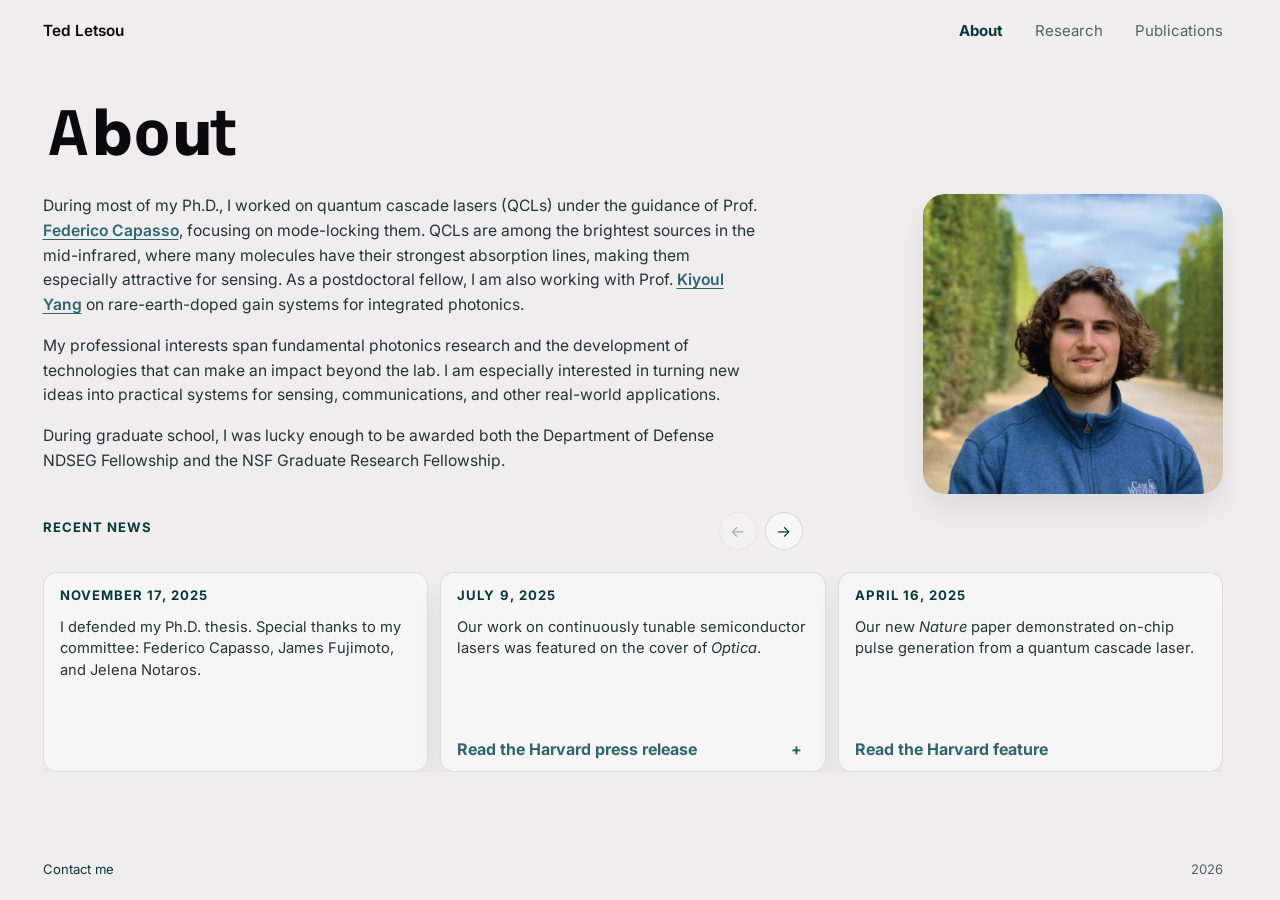
==== about.html @ 12330df0 "Add files via upload" ====
<!DOCTYPE html>
<html lang="en">

<head>
  <meta charset="UTF-8" />
  <meta name="viewport" content="width=device-width, initial-scale=1.0" />
  <title>Ted Letsou | About</title>
  <link rel="icon" type="image/svg+xml" href="./assets/favicon.svg" />
  <meta name="description"
    content="Background and recent news for Ted Letsou, a postdoctoral fellow working in optics and photonics." />
  <link rel="preconnect" href="https://fonts.googleapis.com" />
  <link rel="preconnect" href="https://fonts.gstatic.com" crossorigin />
  <link href="https://fonts.googleapis.com/css2?family=Inter:wght@300;400;500;600;700;800&display=swap"
    rel="stylesheet" />
  <link
    href="https://fonts.googleapis.com/css2?family=Archivo:wght@600;700;800&family=IBM+Plex+Sans:wght@600;700&family=Manrope:wght@700;800&family=Space+Grotesk:wght@600;700&display=swap"
    rel="stylesheet" />
    <link rel="stylesheet" href="./styles.css?v=20260424e" />
</head>

<body class="content-page-body">
  <div class="page-shell">
    <header class="site-header">
      <div class="site-header__inner">
        <a class="brand" href="./index.html">Ted Letsou</a>

        <nav class="site-nav" aria-label="Primary">
          <span class="site-nav__static">About</span>
          <a href="./research.html">Research</a>
          <a href="./publications.html">Publications</a>
        </nav>
      </div>
    </header>

    <main class="content-page">
      <section class="content-page__header content-page__header--compact">
        <h1 class="page-title js-font-scramble">
          <span class="page-title__line">About</span>
        </h1>
      </section>

      <section class="about-intro">
        <div class="about-intro__copy">
          <p class="content-page__lead content-page__lead--wide">
            During most of my Ph.D., I worked on quantum cascade lasers (QCLs)
            under the guidance of Prof.
            <a href="https://capasso.seas.harvard.edu/" target="_blank" rel="noreferrer">Federico Capasso</a>,
            focusing on mode-locking them. QCLs are among the brightest sources in the mid-infrared, where many
            molecules have their strongest absorption lines, making them especially attractive for sensing. As a
            postdoctoral fellow, I am also working with Prof.
            <a href="https://sites.google.com/g.harvard.edu/y-lab" target="_blank" rel="noreferrer">Kiyoul Yang</a>
            on rare-earth-doped gain systems for integrated photonics.
          </p>
          <p class="content-page__lead content-page__lead--wide">
            My professional interests span fundamental photonics research and the development of technologies that can
            make an impact beyond the lab. I am especially interested in turning new ideas into practical systems for
            sensing, communications, and other real-world applications.
          </p>
          <p class="content-page__lead content-page__lead--wide">
            During graduate school, I was lucky enough to be awarded both the Department of Defense NDSEG Fellowship and
            the NSF Graduate Research Fellowship.
          </p>
        </div>

        <div class="about-intro__visual">
          <img class="about-intro__image" src="./assets/pic.png" alt="Headshot of Ted Letsou" />
        </div>
      </section>

      <section class="content-page__header content-page__header--compact news-carousel__header">
        <p class="content-page__eyebrow">Recent News</p>
        <div class="news-carousel__controls" aria-label="News navigation">
          <button class="news-carousel__button js-news-carousel-prev" type="button" aria-label="Previous news item">
            &#8592;
          </button>
          <button class="news-carousel__button js-news-carousel-next" type="button" aria-label="Next news item">
            &#8594;
          </button>
        </div>
      </section>

      <section class="news-carousel" aria-label="Recent news">
        <div class="news-carousel__viewport">
          <div class="news-carousel__track js-news-carousel-track">
            <article class="news-strip news-strip--page news-carousel__item">
              <p class="news-strip__label">November 17, 2025</p>
              <p class="news-strip__text">
                I defended my Ph.D. thesis. Special thanks to my committee: Federico Capasso, James
                Fujimoto, and Jelena Notaros.
              </p>
            </article>

            <article
              class="news-strip news-strip--page news-carousel__item news-card news-card--interactive js-news-card">
              <button class="news-card__surface js-news-surface" type="button" aria-expanded="false">
                <p class="news-strip__label">July 9, 2025</p>
                <p class="news-strip__text">
                  Our work on continuously tunable semiconductor lasers was featured on the cover of
                  <em>Optica</em>.
                </p>
              </button>
              <div class="news-card__details js-news-details" hidden>
                <img class="news-card__cover" src="./assets/cover.png"
                  alt="Optica cover featuring continuously tunable semiconductor lasers" loading="lazy" />
              </div>
              <div class="news-card__footer">
                <a class="news-strip__link news-card__link" href="https://seas.harvard.edu/news/tunable-laser-light"
                  target="_blank" rel="noreferrer">
                  Read the Harvard press release
                </a>
                <button class="news-card__toggle js-news-toggle" type="button"
                  aria-expanded="false">
                  +
                </button>
              </div>
            </article>

            <article class="news-strip news-strip--page news-carousel__item">
              <p class="news-strip__label">April 16, 2025</p>
              <p class="news-strip__text">
                Our new <em>Nature</em> paper demonstrated on-chip pulse generation from a quantum
                cascade laser.
              </p>
              <a class="news-strip__link" href="https://seas.harvard.edu/news/compact-mid-infrared-pulse-generator"
                target="_blank" rel="noreferrer">
                Read the Harvard feature
              </a>
            </article>

            <article class="news-strip news-strip--page news-carousel__item">
              <p class="news-strip__label">January 31, 2025</p>
              <p class="news-strip__text">
                Our recent work on coupled semiconductor ring lasers was highlighted alongside the
                editor&apos;s choice paper.
              </p>
              <a class="news-strip__link"
                href="https://phys.org/news/2025-01-coupled-semiconductor-lasers-generate-optical.html" target="_blank"
                rel="noreferrer">
                Read the article
              </a>
            </article>
          </div>
        </div>
      </section>
    </main>

    <footer class="site-footer">
      <a href="mailto:ted@letsou.net">Contact me</a>
      <p>2026</p>
    </footer>
  </div>

    <script src="./script.js?v=20260424e"></script>
</body>

</html>
---- styles.css ----
:root {
  --onyx: #0a090c;
  --platinum: #f0edee;
  --dark-teal: #07393c;
  --stormy-teal: #2c666e;
  --frosted-blue: #90ddf0;
  --panel: rgba(255, 255, 255, 0.78);
  --line: rgba(10, 9, 12, 0.1);
  --text: #0a090c;
  --muted: #516367;
  --shadow: 0 20px 40px rgba(7, 57, 60, 0.08);
  --radius: 10px;
  --max-width: 1180px;
}

* {
  box-sizing: border-box;
}

html {
  height: 100%;
  scroll-behavior: smooth;
  scrollbar-gutter: stable;
}

body {
  margin: 0;
  min-height: 100vh;
  font-family: "Inter", sans-serif;
  color: var(--text);
  background: var(--platinum);
}

body.landing-page {
  overflow: hidden;
}

body.content-page-body {
  overflow-x: hidden;
  overflow-y: scroll;
}

a {
  color: inherit;
  text-decoration: none;
}

.intro {
  position: fixed;
  inset: 0;
  z-index: 100;
  display: grid;
  place-items: center;
  background: var(--platinum);
  overflow: hidden;
  pointer-events: none;
  animation: introFade 1.7s ease forwards;
}

.intro__name {
  display: flex;
  gap: 0.08em;
  font-size: clamp(3rem, 9vw, 6.2rem);
  font-weight: 700;
  letter-spacing: -0.08em;
  color: var(--onyx);
  animation: introNameFade 1.15s ease forwards;
}

.intro__name span {
  display: inline-block;
  opacity: 0;
  transform: translateY(18px);
  animation: letterBounceIn 0.55s cubic-bezier(0.22, 0.9, 0.3, 1.18) forwards;
}

.intro__name span:nth-child(1) {
  animation-delay: 0.05s;
}

.intro__name span:nth-child(2) {
  animation-delay: 0.15s;
}

.intro__name span:nth-child(3) {
  animation-delay: 0.25s;
}

.page-shell {
  min-height: 100vh;
  display: grid;
  grid-template-rows: auto 1fr auto;
  opacity: 0;
  animation: pageIn 0.85s ease 0.45s forwards;
  position: relative;
  z-index: 1;
}

.site-header {
  background: transparent;
}

.site-header__inner {
  width: min(100% - 40px, var(--max-width));
  min-height: 60px;
  margin: 0 auto;
  display: flex;
  align-items: center;
  justify-content: space-between;
  gap: 24px;
}

.brand {
  font-size: 0.96rem;
  font-weight: 600;
}

.site-nav {
  display: flex;
  align-items: center;
  gap: 32px;
}

.site-nav a {
  font-size: 0.94rem;
  color: var(--muted);
}

.site-nav__static {
  font-size: 0.94rem;
  color: var(--dark-teal);
  font-weight: 700;
  letter-spacing: -0.01em;
  cursor: default;
}

.site-nav a:hover {
  color: var(--onyx);
}

.hero-wrap {
  width: min(100% - 40px, var(--max-width));
  margin: 0 auto;
  min-height: 0;
  display: grid;
  grid-template-rows: 1fr auto;
}

.hero {
  min-height: 0;
  display: grid;
  grid-template-columns: 1.12fr 0.88fr;
  align-items: center;
  gap: 8px;
  padding: 0;
}

.hero__copy {
  max-width: 580px;
  transform: translate(42px, -64px);
}

.hero h1 {
  margin: 0 0 14px;
  font-size: clamp(2.85rem, 6.2vw, 4.7rem);
  line-height: 0.95;
  letter-spacing: -0.08em;
}

.hero__title-line {
  display: block;
}

.js-font-scramble,
.js-hero-font-scramble {
  display: inline-block;
}

.page-title {
  margin: 0 0 14px;
  font-size: clamp(2rem, 3.4vw, 2.85rem);
  line-height: 0.94;
  letter-spacing: -0.06em;
  font-weight: 800;
}

.page-title__line {
  display: block;
}

.hero-scramble-char {
  display: inline-block;
  text-align: center;
  white-space: pre;
  transition: font-family 0.12s ease, transform 0.12s ease;
}

.hero__lead {
  margin: 0;
  max-width: 30ch;
  font-size: clamp(1.04rem, 1.42vw, 1.24rem);
  line-height: 1.4;
  color: #243436;
}

.hero__links {
  display: flex;
  align-items: center;
  gap: 24px;
  flex-wrap: wrap;
  margin-top: 22px;
}

.hero__links a {
  color: var(--stormy-teal);
  font-weight: 600;
  letter-spacing: -0.01em;
  transition: color 0.2s ease, opacity 0.2s ease;
}

.hero__links a:hover {
  color: var(--dark-teal);
}

.hero__stats {
  display: flex;
  align-items: flex-start;
  gap: 44px;
  flex-wrap: wrap;
  margin-top: 24px;
}

.hero__stats div {
  display: grid;
  align-content: start;
  gap: 4px;
}

.hero__stats strong {
  font-size: 1.66rem;
  line-height: 1;
  letter-spacing: -0.05em;
}

.hero__stats span {
  color: var(--muted);
  font-size: 0.84rem;
}

.hero__visual {
  position: relative;
  display: grid;
  place-items: center;
  min-height: 392px;
  align-self: center;
  padding-top: 0;
}

.portrait-ring {
  width: min(100%, 500px);
  display: block;
  justify-self: end;
  overflow: hidden;
  border-radius: 28px;
  transform: translate(-42px, 12px);
}

.portrait-image {
  width: 100%;
  height: auto;
  border-radius: 0;
  display: block;
  background: transparent;
  box-shadow: none;
  transform: none;
}

.site-footer {
  width: min(100% - 40px, var(--max-width));
  margin: 0 auto;
  padding: 6px 0 10px;
  display: flex;
  align-items: baseline;
  justify-content: space-between;
  gap: 20px;
  color: var(--muted);
  font-size: 0.82rem;
  background: transparent;
}

.site-footer a {
  color: var(--dark-teal);
}

.news-strip {
  display: grid;
  grid-template-columns: 1fr;
  align-items: start;
  gap: 8px;
  width: min(100%, 430px);
  margin: -154px 0 9px;
  padding: 10px 16px;
  border: 1px solid rgba(7, 57, 60, 0.12);
  border-radius: 14px;
  background: rgba(255, 255, 255, 0.48);
  box-shadow: 0 14px 28px rgba(7, 57, 60, 0.06);
  align-self: start;
}

.news-strip--featured {
  position: relative;
  isolation: isolate;
}

.news-strip--featured::before {
  content: "";
  position: absolute;
  inset: -18px;
  z-index: -1;
  border-radius: 28px;
  background:
    radial-gradient(circle at 22% 35%, rgba(144, 221, 240, 0.75) 0%, rgba(144, 221, 240, 0.24) 26%, transparent 54%),
    radial-gradient(circle at 78% 62%, rgba(44, 102, 110, 0.42) 0%, rgba(44, 102, 110, 0.14) 30%, transparent 58%);
  filter: blur(18px);
  opacity: 0.72;
  animation: newsGlow 3.6s ease-in-out infinite;
}

.news-strip--landing {
  margin: -208px 0 32px 42px;
}

.news-strip--page {
  display: flex;
  flex-direction: column;
  width: 100%;
  margin: 0;
  min-height: 100%;
  min-block-size: 200px;
  padding: 14px 16px 12px;
  gap: 0;
}

.news-strip--page>.news-strip__label {
  margin-bottom: 14px;
}

.news-strip--page>.news-strip__text {
  flex: 1 1 auto;
}

.news-strip--page>.news-strip__link {
  margin-top: auto;
}

.news-strip__label {
  margin: 0;
  color: var(--dark-teal);
  font-size: 0.82rem;
  font-weight: 700;
  letter-spacing: 0.08em;
  text-transform: uppercase;
}

.news-strip__text {
  margin: 0;
  color: #243436;
  font-size: 0.92rem;
  line-height: 1.45;
}

.news-strip__link {
  color: var(--stormy-teal);
  font-weight: 700;
  justify-self: start;
  white-space: nowrap;
}

.news-strip__link:hover {
  color: var(--dark-teal);
}

.content-page {
  width: min(100% - 40px, var(--max-width));
  margin: 0 auto;
  min-height: 0;
  display: block;
  padding: 40px 0 10px;
}

.content-page>*+* {
  margin-top: 18px;
}

.content-page--feature {
  padding-top: 54px;
  position: relative;
}

.content-page__header {
  margin-bottom: 22px;
}

.content-page__header {
  max-width: 760px;
}

.content-page__eyebrow {
  margin: 0 0 8px;
  color: var(--dark-teal);
  font-size: 0.82rem;
  font-weight: 700;
  letter-spacing: 0.08em;
  text-transform: uppercase;
}

.content-page h1 {
  margin: 0 0 10px;
  font-size: clamp(2.5rem, 5vw, 4rem);
  line-height: 0.96;
  letter-spacing: -0.08em;
}

.content-page__lead {
  margin: 0;
  max-width: 66ch;
  color: #243436;
  font-size: 0.98rem;
  line-height: 1.58;
}

.content-page__lead--wide {
  max-width: 72ch;
}

.content-page__lead a {
  color: var(--stormy-teal);
  font-weight: 600;
  text-decoration: underline;
  text-decoration-thickness: 1px;
  text-underline-offset: 0.18em;
}

.research-header-grid {
  display: grid;
  grid-template-columns: 1fr;
  align-items: start;
  gap: 14px;
  margin-top: 12px;
}

.research-support-block {
  justify-self: start;
  max-width: 100%;
}

.research-header-grid>.content-page__lead--wide {
  max-width: 116ch;
}

.content-page--feature .content-page__header {
  max-width: 1080px;
}

.research-support-row {
  display: grid;
  grid-template-columns: minmax(0, 1fr) 188px;
  align-items: center;
  gap: 22px;
}

.research-support {
  max-width: none;
  margin: 0;
}

.research-support span {
  font-weight: 700;
}

.research-support-logo {
  width: 168px;
  height: auto;
  justify-self: end;
  display: block;
  border-radius: 12px;
  background: rgba(255, 255, 255, 0.88);
  padding: 6px;
  box-shadow: 0 10px 22px rgba(7, 57, 60, 0.08);
}

.about-intro {
  display: grid;
  grid-template-columns: minmax(0, 1.35fr) minmax(240px, 320px);
  align-items: start;
  gap: 28px;
}

.about-intro__copy {
  display: grid;
  gap: 16px;
}

.about-intro__visual {
  display: flex;
  justify-content: flex-end;
}

.about-intro__image {
  width: min(100%, 300px);
  aspect-ratio: 1 / 1;
  border-radius: 22px;
  object-fit: cover;
  object-position: 50% 18%;
  box-shadow: 0 16px 30px rgba(10, 9, 12, 0.08);
}

.publication-controls {
  display: flex;
  align-items: center;
  justify-content: space-between;
  gap: 18px 24px;
  flex-wrap: wrap;
}

.publication-controls__themes {
  display: flex;
  align-items: center;
  gap: 10px;
  flex-wrap: wrap;
}

.publication-filter,
.publication-year-select {
  border: 1px solid rgba(7, 57, 60, 0.16);
  border-radius: 10px;
  background: rgba(255, 255, 255, 0.56);
  color: #243436;
  font: inherit;
  transition: border-color 0.2s ease, color 0.2s ease, background-color 0.2s ease;
}

.publication-filter {
  padding: 9px 12px;
  font-size: 0.85rem;
  font-weight: 600;
  cursor: pointer;
}

.publication-filter:hover,
.publication-year-select:hover {
  border-color: rgba(7, 57, 60, 0.3);
}

.publication-filter.is-active {
  background: var(--dark-teal);
  border-color: var(--dark-teal);
  color: var(--platinum);
}

.publication-controls__year {
  display: flex;
  align-items: center;
  gap: 10px;
  color: var(--muted);
  font-size: 0.84rem;
  font-weight: 600;
}

.publication-year-select {
  min-width: 124px;
  padding: 9px 12px;
  cursor: pointer;
}

.publication-grid {
  display: grid;
  grid-template-columns: 1fr 1fr;
  gap: 14px;
  align-content: start;
  align-items: stretch;
}

.publication-grid--three {
  grid-template-columns: repeat(3, minmax(0, 1fr));
  gap: 12px;
}

.publication-card {
  display: grid;
  gap: 8px;
  padding: 16px 18px;
  border: 1px solid rgba(7, 57, 60, 0.12);
  border-radius: 14px;
  background: rgba(255, 255, 255, 0.5);
  box-shadow: 0 14px 28px rgba(7, 57, 60, 0.05);
}

.publication-card__meta {
  margin: 0;
  color: var(--dark-teal);
  font-size: 0.82rem;
  font-weight: 700;
  letter-spacing: 0.06em;
  text-transform: uppercase;
}

.publication-card h2 {
  margin: 0;
  font-size: 1.22rem;
  line-height: 1.2;
  letter-spacing: -0.03em;
}

.publication-card__authors,
.publication-card__blurb {
  margin: 0;
  color: #243436;
  font-size: 0.94rem;
  line-height: 1.45;
}

.publication-card--compact {
  align-content: start;
  gap: 10px;
  padding: 14px 14px 12px;
}

.publication-card--compact h2 {
  font-size: 1.02rem;
  line-height: 1.22;
}

.publication-card--compact .publication-card__authors {
  font-size: 0.84rem;
  line-height: 1.4;
  color: #5d7074;
}

.publication-card--interactive {
  display: flex;
  flex-direction: column;
  padding: 0;
  overflow: hidden;
  transition: transform 0.24s ease, box-shadow 0.24s ease, border-color 0.24s ease;
}

.publication-card--interactive:hover {
  transform: translateY(-2px);
  border-color: rgba(7, 57, 60, 0.2);
  box-shadow: 0 18px 34px rgba(7, 57, 60, 0.07);
}

.publication-card__surface {
  display: grid;
  gap: 10px;
  width: 100%;
  align-content: start;
  padding: 14px 14px 10px;
  border: 0;
  background: transparent;
  text-align: left;
  cursor: pointer;
  font: inherit;
}

.publication-card__details {
  display: grid;
  gap: 8px;
  max-height: 0;
  overflow: hidden;
  padding: 0 14px;
  opacity: 0;
  transition: max-height 0.34s ease, opacity 0.26s ease, padding-bottom 0.34s ease;
}

.publication-card__details p {
  margin: 0;
  line-height: 1.42;
}

.publication-card--interactive.is-open .publication-card__details {
  opacity: 1;
  max-height: 124px;
  padding-bottom: 12px;
}

.publication-card__abstract {
  color: #7a8c90;
  font-size: 0.74rem;
  line-height: 1.48;
}

.publication-card.is-hidden {
  display: none;
}

.publication-card__footer {
  display: flex;
  align-items: center;
  justify-content: space-between;
  gap: 12px;
  margin-top: auto;
  padding: 0 14px 12px;
}

.publication-card__link {
  color: var(--stormy-teal);
  font-weight: 700;
  font-size: 0.84rem;
}

.publication-card__link:hover {
  color: var(--dark-teal);
}

.publication-card__toggle {
  min-width: 24px;
  padding: 0;
  border: 0;
  background: transparent;
  color: var(--stormy-teal);
  font: inherit;
  font-size: 1rem;
  font-weight: 700;
  cursor: pointer;
}

.publication-card__toggle:hover {
  color: var(--dark-teal);
}

.section-title {
  margin: 0;
  font-size: 1.55rem;
  line-height: 1.05;
  letter-spacing: -0.05em;
}

.info-grid,
.news-grid {
  display: grid;
  gap: 12px;
}

.info-grid {
  grid-template-columns: repeat(3, minmax(0, 1fr));
}

.info-card {
  align-content: start;
  min-height: 210px;
}

.news-grid {
  grid-template-columns: repeat(3, minmax(0, 1fr));
}

.news-grid--two {
  grid-template-columns: repeat(2, minmax(0, 1fr));
}

.news-carousel {
  position: relative;
}

.news-carousel__header {
  display: flex;
  align-items: center;
  justify-content: space-between;
  gap: 16px;
}

.news-carousel__viewport {
  overflow: hidden;
}

.news-carousel__track {
  --news-carousel-gap: 12px;
  --news-carousel-columns: 3;
  display: grid;
  grid-auto-flow: column;
  grid-auto-columns: calc((100% - (var(--news-carousel-gap) * (var(--news-carousel-columns) - 1))) / var(--news-carousel-columns));
  gap: var(--news-carousel-gap);
  transition: transform 0.34s ease;
  will-change: transform;
}

.news-carousel__item {
  min-width: 0;
}

.news-carousel__controls {
  display: flex;
  align-items: center;
  gap: 8px;
}

.news-carousel__button {
  width: 38px;
  height: 38px;
  display: inline-flex;
  align-items: center;
  justify-content: center;
  border: 1px solid rgba(7, 57, 60, 0.16);
  border-radius: 999px;
  background: rgba(255, 255, 255, 0.56);
  color: var(--dark-teal);
  font: inherit;
  font-size: 1rem;
  cursor: pointer;
  transition: border-color 0.2s ease, background-color 0.2s ease, opacity 0.2s ease,
    transform 0.2s ease;
}

.news-carousel__button:hover:not(:disabled) {
  border-color: rgba(7, 57, 60, 0.28);
  background: rgba(255, 255, 255, 0.76);
  transform: translateY(-1px);
}

.news-carousel__button:disabled {
  opacity: 0.35;
  cursor: default;
}

.news-card--interactive {
  display: flex;
  flex-direction: column;
  padding: 0;
  overflow: hidden;
  transition: transform 0.24s ease, box-shadow 0.24s ease, border-color 0.24s ease;
}

.news-card__surface {
  display: grid;
  gap: 0;
  width: 100%;
  flex: 1 1 auto;
  align-content: start;
  padding: 14px 16px 0;
  border: 0;
  background: transparent;
  text-align: left;
  cursor: pointer;
  font: inherit;
}

.news-card__surface .news-strip__label {
  margin-bottom: 14px;
}

.news-card__surface .news-strip__text {
  margin-top: 0;
}

.news-card__details {
  display: grid;
  justify-items: center;
  max-height: 0;
  overflow: hidden;
  padding: 0 16px;
  opacity: 0;
  transition: max-height 0.34s ease, opacity 0.26s ease, padding-bottom 0.34s ease;
}

.news-card__cover {
  width: min(100%, 122px);
  display: block;
  border-radius: 16px;
  object-fit: cover;
  box-shadow: 0 14px 28px rgba(7, 57, 60, 0.12);
}

.news-card__footer {
  display: flex;
  justify-content: space-between;
  width: 100%;
  align-items: flex-end;
  gap: 12px;
  margin-top: auto;
  padding: 18px 16px 12px;
}

.news-card__link {
  flex: 1 1 auto;
}

.news-card__toggle {
  min-width: 24px;
  padding: 0;
  border: 0;
  background: transparent;
  color: var(--stormy-teal);
  font: inherit;
  font-size: 1rem;
  font-weight: 700;
  cursor: pointer;
  margin-left: auto;
  align-self: flex-end;
}

.news-card__toggle:hover {
  color: var(--dark-teal);
}

.news-card--interactive.is-open .news-card__details {
  opacity: 1;
  max-height: 180px;
  padding-bottom: 12px;
}

.feature-grid {
  display: grid;
  grid-template-columns: repeat(3, minmax(0, 1fr));
  gap: 12px;
  align-items: start;
  grid-auto-flow: row;
  margin-top: 18px;
}

.feature-card {
  display: flex;
  flex-direction: column;
  overflow: hidden;
  min-height: 0;
  transition: left 0.26s ease, top 0.26s ease, width 0.26s ease, height 0.26s ease,
    box-shadow 0.18s ease, border-color 0.18s ease, transform 0.18s ease, opacity 0.18s ease;
}

.feature-card:hover {
  transform: translateY(-2px);
  border-color: rgba(7, 57, 60, 0.2);
  box-shadow: 0 18px 34px rgba(7, 57, 60, 0.07);
}

.feature-card.is-open {
  min-height: 0;
}

.feature-card__surface {
  display: flex;
  flex-direction: column;
  width: 100%;
  padding: 0;
  border: 0;
  background: transparent;
  text-align: left;
  cursor: pointer;
  font: inherit;
  flex: 0 0 auto;
}

.feature-card__image {
  aspect-ratio: 1 / 1;
  height: auto;
  object-fit: cover;
  border-radius: 18px;
  display: block;
  flex: 0 0 auto;
  margin: 8px 8px 0;
  width: calc(100% - 16px);
}

.feature-card__video {
  background: #120f15;
}

.feature-card__header {
  display: grid;
  gap: 8px;
  padding: 14px 16px 14px;
  align-content: start;
  flex: 0 0 auto;
  width: 100%;
}

.feature-card__header h2 {
  display: inline-block;
  width: fit-content;
  max-width: 100%;
  position: relative;
  left: 50%;
  margin: 0;
  transform: translateX(-50%);
  transition: left 0.28s ease, transform 0.28s ease;
}

.feature-card.is-open .feature-card__header h2 {
  left: 0;
  transform: translateX(0);
}

.feature-card__details {
  display: grid;
  gap: 14px;
  max-height: 0;
  overflow: hidden;
  padding: 0 16px;
  opacity: 0;
  transition: max-height 0.3s ease, opacity 0.22s ease, padding-bottom 0.3s ease;
}

.feature-card.is-open .feature-card__details {
  max-height: 450px;
  opacity: 1;
  padding-bottom: 20px;
}

.feature-card.is-open .feature-card__image {
  aspect-ratio: auto;
  height: 394px;
  width: calc(100% - 20px);
  object-fit: cover;
  background: transparent;
}

.feature-card__text {
  margin: 0;
  max-width: none;
  color: #243436;
  font-size: 0.95rem;
  line-height: 1.58;
}

.feature-card__papers-label {
  margin: 2px 0 -2px;
  color: var(--dark-teal);
  font-size: 0.8rem;
  font-weight: 700;
  letter-spacing: 0.08em;
  text-transform: uppercase;
}

.feature-card__links {
  display: flex;
  flex-wrap: wrap;
  gap: 14px 22px;
}

.feature-card__links a {
  color: var(--stormy-teal);
  font-weight: 600;
}

.feature-card__links a:hover {
  color: var(--dark-teal);
}

.feature-grid--photos .feature-card.is-open .feature-card__image {
  height: 420px;
}

.feature-grid--photos .feature-card__details {
  gap: 12px;
}

.feature-grid--overlay {
  position: relative;
  min-height: 0;
  overflow: visible;
  z-index: 1;
}

.feature-grid--overlay.has-open {
  min-height: 416px;
}

.feature-grid--overlay .feature-card.is-open {
  grid-column: auto;
  position: absolute;
  z-index: 8;
  margin: 0;
  background: var(--platinum);
  opacity: 1;
  box-shadow: 0 20px 38px rgba(7, 57, 60, 0.1);
}

.feature-card-placeholder {
  visibility: hidden;
  pointer-events: none;
}

.feature-grid--overlay.has-open .feature-card:not(.is-open) {
  z-index: 1;
  opacity: 1;
}

::view-transition-group(root) {
  animation-duration: 220ms;
  animation-timing-function: ease;
}

::view-transition-old(root),
::view-transition-new(root) {
  animation-duration: 220ms;
  animation-timing-function: ease;
}

@keyframes introNameFade {
  0% {
    opacity: 1;
  }

  72% {
    opacity: 1;
  }

  100% {
    opacity: 0;
  }
}

@keyframes introFade {

  0%,
  72% {
    opacity: 1;
    visibility: visible;
  }

  100% {
    opacity: 0;
    visibility: hidden;
  }
}

@keyframes letterBounceIn {
  0% {
    opacity: 0;
    transform: translateY(18px);
  }

  62% {
    opacity: 1;
    transform: translateY(-6px);
  }

  82% {
    opacity: 1;
    transform: translateY(1px);
  }

  100% {
    opacity: 1;
    transform: translateY(0);
  }
}

@keyframes pageIn {
  from {
    opacity: 0;
  }

  to {
    opacity: 1;
  }
}

@keyframes newsGlow {
  0% {
    opacity: 0.42;
    transform: scale(0.97);
  }

  50% {
    opacity: 0.88;
    transform: scale(1.04);
  }

  100% {
    opacity: 0.42;
    transform: scale(0.97);
  }
}



@media (max-width: 980px) {

  body.landing-page,
  body.content-page-body {
    overflow: auto;
  }

  .page-shell,
  .hero-wrap {
    min-height: auto;
    display: block;
  }

  .site-header__inner,
  .site-footer {
    width: min(100% - 32px, var(--max-width));
  }

  .hero-wrap {
    width: min(100% - 32px, var(--max-width));
  }

  .hero {
    grid-template-columns: 1fr;
    gap: 32px;
    min-height: auto;
    padding-top: 20px;
    padding-bottom: 36px;
  }

  .hero__visual {
    min-height: auto;
    order: -1;
    padding-top: 0;
  }

  .portrait-ring {
    width: min(100%, 360px);
    justify-self: center;
    transform: none;
  }

  .site-footer {
    flex-direction: column;
    padding-bottom: 28px;
  }

  .news-strip {
    grid-template-columns: 1fr;
    gap: 10px;
    margin-top: 0;
  }

  .content-page {
    min-height: auto;
    display: block;
    padding-top: 28px;
  }

  .publication-controls {
    align-items: flex-start;
  }

  .publication-grid {
    grid-template-columns: 1fr;
    margin-top: 18px;
  }

  .publication-grid--three {
    grid-template-columns: 1fr;
  }

  .info-grid,
  .news-grid,
  .feature-grid {
    grid-template-columns: 1fr;
  }

  .news-carousel__header {
    align-items: flex-start;
    flex-direction: column;
  }

  .news-carousel__track {
    --news-carousel-columns: 1;
  }

  .about-intro {
    grid-template-columns: 1fr;
  }

  .research-header-grid {
    grid-template-columns: 1fr;
    gap: 14px;
  }

  .research-support-block {
    justify-self: start;
    max-width: 72ch;
  }

  .research-support-row {
    grid-template-columns: 1fr;
    gap: 12px;
  }

  .research-support-logo {
    justify-self: start;
  }

  .about-intro__visual {
    justify-content: flex-start;
  }

  .feature-card.is-open {
    grid-column: auto;
  }

  .feature-grid--photos .feature-card.is-open .feature-card__image {
    height: 260px;
  }
}

@media (max-width: 720px) {
  .site-header__inner {
    min-height: auto;
    padding: 16px 0;
    flex-direction: column;
    align-items: flex-start;
  }

  .site-nav {
    gap: 18px;
    flex-wrap: wrap;
  }

  .hero {
    min-height: auto;
    padding-bottom: 48px;
  }

  .hero__links {
    gap: 18px;
  }

  .hero__stats {
    gap: 24px;
  }
}
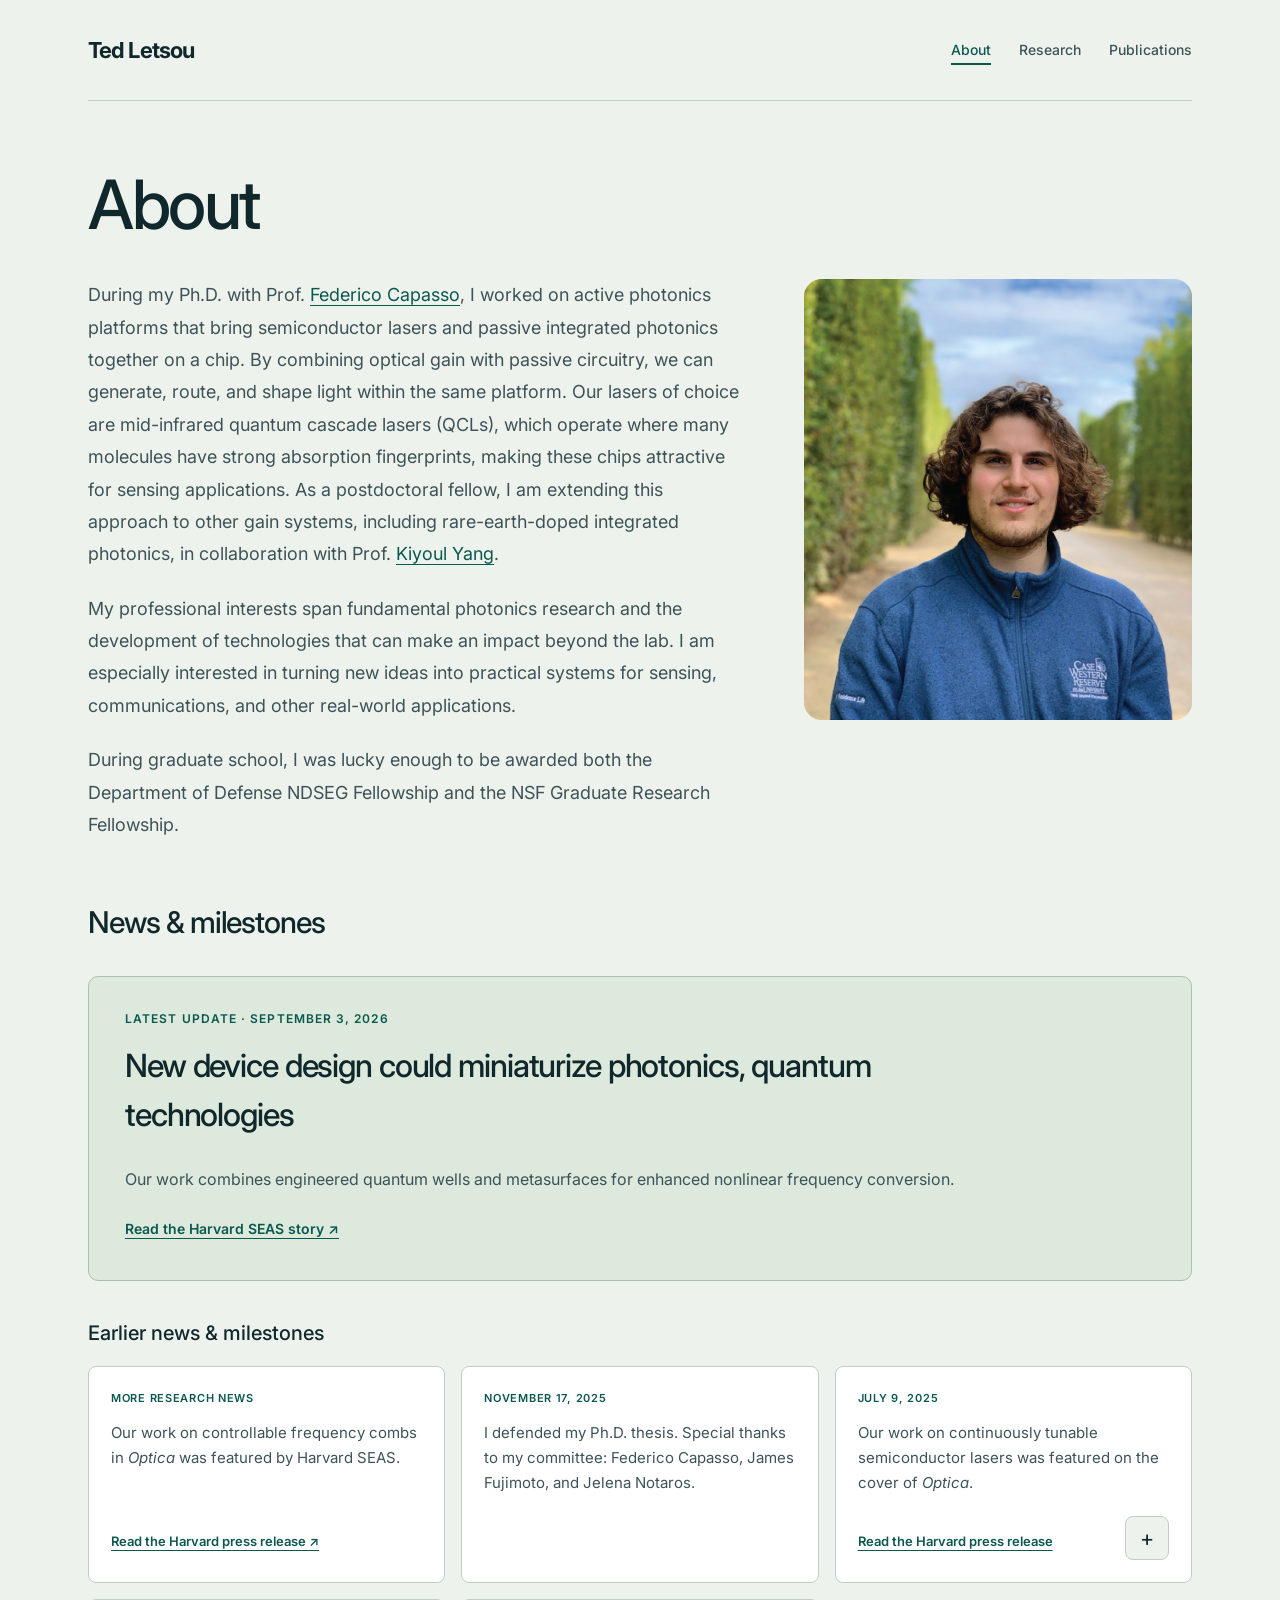
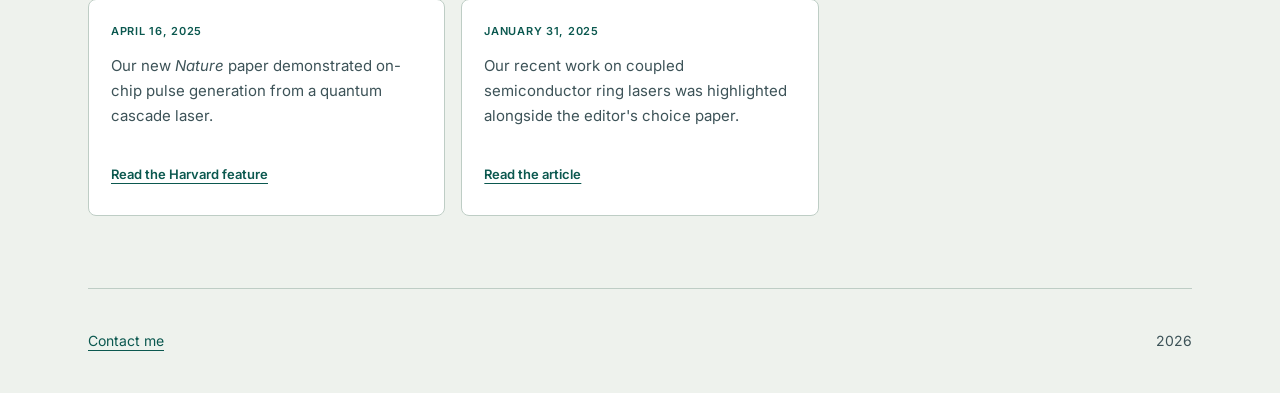
==== commit aa5338a0: "Updated website" ====
--- a/about.html
+++ b/about.html
@@ -12,29 +12,27 @@
   <link rel="preconnect" href="https://fonts.gstatic.com" crossorigin />
   <link href="https://fonts.googleapis.com/css2?family=Inter:wght@300;400;500;600;700;800&display=swap"
     rel="stylesheet" />
-  <link
-    href="https://fonts.googleapis.com/css2?family=Archivo:wght@600;700;800&family=IBM+Plex+Sans:wght@600;700&family=Manrope:wght@700;800&family=Space+Grotesk:wght@600;700&display=swap"
-    rel="stylesheet" />
-    <link rel="stylesheet" href="./styles.css?v=20260424e" />
+    <link rel="stylesheet" href="./styles.css?v=20261006b" />
 </head>
 
 <body class="content-page-body">
+  <a class="skip-link" href="#main">Skip to content</a>
   <div class="page-shell">
     <header class="site-header">
       <div class="site-header__inner">
         <a class="brand" href="./index.html">Ted Letsou</a>
 
         <nav class="site-nav" aria-label="Primary">
-          <span class="site-nav__static">About</span>
+          <a href="./about.html" aria-current="page">About</a>
           <a href="./research.html">Research</a>
           <a href="./publications.html">Publications</a>
         </nav>
       </div>
     </header>
 
-    <main class="content-page">
+    <main id="main" class="content-page">
       <section class="content-page__header content-page__header--compact">
-        <h1 class="page-title js-font-scramble">
+        <h1 class="page-title">
           <span class="page-title__line">About</span>
         </h1>
       </section>
@@ -42,14 +40,16 @@
       <section class="about-intro">
         <div class="about-intro__copy">
           <p class="content-page__lead content-page__lead--wide">
-            During most of my Ph.D., I worked on quantum cascade lasers (QCLs)
-            under the guidance of Prof.
+            During my Ph.D. with Prof.
             <a href="https://capasso.seas.harvard.edu/" target="_blank" rel="noreferrer">Federico Capasso</a>,
-            focusing on mode-locking them. QCLs are among the brightest sources in the mid-infrared, where many
-            molecules have their strongest absorption lines, making them especially attractive for sensing. As a
-            postdoctoral fellow, I am also working with Prof.
-            <a href="https://sites.google.com/g.harvard.edu/y-lab" target="_blank" rel="noreferrer">Kiyoul Yang</a>
-            on rare-earth-doped gain systems for integrated photonics.
+            I worked on active photonics platforms that bring semiconductor lasers and passive integrated
+            photonics together on a chip. By combining optical gain with passive circuitry, we can generate,
+            route, and shape light within the same platform. Our lasers of choice are mid-infrared quantum
+            cascade lasers (QCLs), which operate where many molecules have strong absorption fingerprints,
+            making these chips attractive for sensing applications. As a postdoctoral fellow, I am extending
+            this approach to other gain systems, including rare-earth-doped integrated photonics, in
+            collaboration with Prof.
+            <a href="https://sites.google.com/g.harvard.edu/y-lab" target="_blank" rel="noreferrer">Kiyoul Yang</a>.
           </p>
           <p class="content-page__lead content-page__lead--wide">
             My professional interests span fundamental photonics research and the development of technologies that can
@@ -68,21 +68,20 @@
       </section>
 
       <section class="content-page__header content-page__header--compact news-carousel__header">
-        <p class="content-page__eyebrow">Recent News</p>
-        <div class="news-carousel__controls" aria-label="News navigation">
-          <button class="news-carousel__button js-news-carousel-prev" type="button" aria-label="Previous news item">
-            &#8592;
-          </button>
-          <button class="news-carousel__button js-news-carousel-next" type="button" aria-label="Next news item">
-            &#8594;
-          </button>
-        </div>
+        <h2 class="news-section-title">News &amp; milestones</h2>
+        
       </section>
 
-      <section class="news-carousel" aria-label="Recent news">
+      <section class="news-carousel" aria-label="News and milestones">
         <div class="news-carousel__viewport">
-          <div class="news-carousel__track js-news-carousel-track">
-            <article class="news-strip news-strip--page news-carousel__item">
+          <div class="news-carousel__track">
+<article class="news-strip news-carousel__item news-strip--featured"><p class="news-strip__label">Latest update · <time datetime="2026-09-03">September 3, 2026</time></p>
+<h2 class="news-strip__text">New device design could miniaturize photonics, quantum technologies</h2>
+<p>Our work combines engineered quantum wells and metasurfaces for enhanced nonlinear frequency conversion.</p>
+<a class="news-strip__link" href="https://seas.harvard.edu/news/new-device-design-could-miniaturize-photonics-quantum-technologies" target="_blank" rel="noreferrer">Read the Harvard SEAS story ↗</a></article>
+<h3 class="news-archive-title">Earlier news &amp; milestones</h3>
+            <article class="news-strip news-carousel__item"><p class="news-strip__label">More research news</p><p class="news-strip__text">Our work on controllable frequency combs in <em>Optica</em> was featured by Harvard SEAS.</p><a class="news-strip__link" href="https://seas.harvard.edu/news/racetrack-shaped-lasers-bright-stable-frequency-combs" target="_blank" rel="noreferrer">Read the Harvard press release ↗</a></article>
+<article class="news-strip news-strip--page news-carousel__item">
               <p class="news-strip__label">November 17, 2025</p>
               <p class="news-strip__text">
                 I defended my Ph.D. thesis. Special thanks to my committee: Federico Capasso, James
@@ -100,8 +99,10 @@
                 </p>
               </button>
               <div class="news-card__details js-news-details" hidden>
-                <img class="news-card__cover" src="./assets/cover.png"
-                  alt="Optica cover featuring continuously tunable semiconductor lasers" loading="lazy" />
+                <a href="https://opg.optica.org/optica/aboutthecover.cfm?issue=7&amp;volume=12" target="_blank" rel="noreferrer" aria-label="View the Optica cover source">
+                <img class="news-card__cover" src="./assets/optica-cover.jpg?v=20261005d"
+                  alt="Optica July 2025 cover featuring continuously tunable semiconductor lasers" width="928" height="1200" />
+                </a>
               </div>
               <div class="news-card__footer">
                 <a class="news-strip__link news-card__link" href="https://seas.harvard.edu/news/tunable-laser-light"
@@ -150,7 +151,7 @@
     </footer>
   </div>
 
-    <script src="./script.js?v=20260424e"></script>
+    <script src="./script.js?v=20261006b"></script>
 </body>
 
 </html>
--- a/styles.css
+++ b/styles.css
@@ -1,1327 +1,51 @@
-:root {
-  --onyx: #0a090c;
-  --platinum: #f0edee;
-  --dark-teal: #07393c;
-  --stormy-teal: #2c666e;
-  --frosted-blue: #90ddf0;
-  --panel: rgba(255, 255, 255, 0.78);
-  --line: rgba(10, 9, 12, 0.1);
-  --text: #0a090c;
-  --muted: #516367;
-  --shadow: 0 20px 40px rgba(7, 57, 60, 0.08);
-  --radius: 10px;
-  --max-width: 1180px;
-}
+:root{--ink:#10272b;--muted:#3d5358;--accent:#0b584f;--line:#becdc5;--paper:#eef2ed;--white:#fff;--radius:10px;font-family:Inter,-apple-system,BlinkMacSystemFont,"Segoe UI",sans-serif;color:var(--ink);background:var(--paper);font-synthesis:none}
+*{box-sizing:border-box}body{margin:0;font-size:16px;line-height:1.65}button,select{font:inherit}button,a,select{-webkit-tap-highlight-color:transparent}button{color:inherit;cursor:pointer}a{color:var(--accent);text-underline-offset:4px}a:hover{text-decoration-thickness:2px}img,video{display:block;max-width:100%}h1,h2,p{margin-top:0}h1,h2{line-height:1.15;letter-spacing:-.035em}button h2{font-family:inherit}p:last-child{margin-bottom:0}[hidden],.is-hidden{display:none!important}:focus-visible{outline:3px solid #b05b29;outline-offset:5px}button,a,select{touch-action:manipulation}.skip-link{position:absolute;left:20px;top:-100px;z-index:10;background:white;padding:12px}.skip-link:focus{top:12px}
+.page-shell{max-width:1200px;margin:auto;padding:0 48px;min-height:100svh;display:flex;flex-direction:column}.site-header{border-bottom:1px solid var(--line)}.site-header__inner{display:flex;align-items:center;justify-content:space-between;gap:24px;min-height:100px}.brand{font-size:22px;font-weight:700;letter-spacing:-.04em;color:var(--ink);text-decoration:none}.site-nav{display:flex;gap:28px}.site-nav a{display:flex;align-items:center;min-height:44px;color:var(--muted);font-size:14px;font-weight:500;text-decoration:none}.site-nav a[aria-current],.site-nav a:hover{color:var(--accent);text-decoration:underline;text-decoration-thickness:2px;text-underline-offset:8px}.site-footer{margin-top:auto;padding:30px 0;display:flex;justify-content:space-between;border-top:1px solid var(--line);font-size:14px;color:var(--muted)}.site-footer p{margin:0}.site-footer a{display:inline-flex;align-items:center;min-height:44px}.site-footer p{align-self:center}
+.hero-wrap{padding:72px 0 64px}.hero{display:grid;grid-template-columns:1.2fr 1fr;gap:64px;align-items:center;margin-bottom:64px}.eyebrow,.content-page__eyebrow,.news-strip__label,.publication-card__meta{font-size:12px;font-weight:600;letter-spacing:.09em;text-transform:uppercase;color:var(--accent)}.eyebrow{margin-bottom:24px}.hero h1{font-size:clamp(46px,6.4vw,80px);font-weight:600;margin-bottom:24px;letter-spacing:-.065em}.hero__title-line{display:block}.hero__lead{font-size:20px;color:var(--muted);max-width:400px;line-height:1.6}.hero__links{display:flex;flex-wrap:wrap;gap:10px;margin:28px 0 36px}.hero__links a{border:1px solid var(--line);border-radius:8px;padding:10px 18px;background:white;text-decoration:none;font-size:14px;font-weight:500}.hero__links a:hover{border-color:var(--accent)}.hero__stats{display:flex;gap:32px;padding-top:24px;border-top:1px solid var(--line)}.hero__stats div{display:flex;flex-direction:column}.hero__stats strong{font-size:15px}.hero__stats span{font-size:12px;color:var(--muted)}.portrait-ring{border-radius:12px;overflow:hidden;background:#e6eae2}.portrait-image{width:100%;aspect-ratio:4/5;object-fit:cover;object-position:center}
+.news-strip{padding:28px;background:white;border:1px solid var(--line);border-radius:var(--radius)}.news-strip--featured{background:#dce9dc;border-color:#a9c2ad;padding:32px 36px}.news-strip--featured h2{max-width:800px;font-size:clamp(23px,3vw,32px);font-weight:500}.news-strip__text{font-size:17px;line-height:1.55}.news-strip__link{display:inline-block;padding:8px 0;font-size:14px;font-weight:600}.news-strip p:not(.news-strip__label){color:var(--muted)}
+.content-page{padding:64px 0 72px}.content-page__header{margin-bottom:36px}.page-title{font-size:clamp(40px,6vw,68px);font-weight:500;margin:0 0 28px;overflow-wrap:anywhere}.content-page__lead{max-width:760px;font-size:18px;line-height:1.8;color:var(--muted);margin-bottom:22px}.about-intro{display:grid;grid-template-columns:minmax(0,1.7fr) minmax(0,1fr);gap:56px;margin-bottom:64px}.about-intro__image{border-radius:var(--radius);width:100%;height:auto}.research-header-grid{display:grid;grid-template-columns:1.2fr 1fr;gap:48px}.research-support-row{display:flex;gap:16px;align-items:center}.research-support{font-size:13px;line-height:1.7}.research-support-logo{width:70px;height:70px;object-fit:contain}.news-carousel__track{display:grid;grid-template-columns:repeat(2,minmax(0,1fr));gap:20px}.news-carousel__item:first-child{grid-column:1/-1}.news-card__surface{background:none;border:0;padding:0;text-align:left;width:100%}.news-card__cover{max-height:400px;width:auto;margin:20px auto;object-fit:contain}.news-card__footer{display:flex;justify-content:space-between;gap:12px;align-items:center}
+.publication-controls{display:flex;justify-content:space-between;flex-wrap:wrap;gap:20px;border-bottom:1px solid var(--line);padding:10px 0 24px}.publication-controls__themes{display:flex;flex-wrap:wrap;gap:8px}.publication-filter,.publication-year-select{border:1px solid var(--line);border-radius:8px;padding:10px 16px;background:white;min-height:44px;font-size:14px}.publication-filter.is-active{background:var(--ink);border-color:var(--ink);color:white}.publication-controls__year{display:flex;gap:10px;align-items:center;font-size:14px}.publication-status{font-size:13px;color:var(--muted);margin:18px 0}.publication-grid{display:grid;grid-template-columns:repeat(2,minmax(0,1fr));gap:20px;align-items:start}.publication-card{min-width:0;background:var(--white);border:1px solid var(--line);border-radius:var(--radius);overflow:hidden}.publication-card__surface{border:0;background:none;text-align:left;width:100%;padding:28px 28px 12px}.publication-card h2{font-size:23px;line-height:1.35;font-weight:500;overflow-wrap:anywhere;margin-bottom:16px}.publication-card__meta{font-size:11px;letter-spacing:.06em;margin-bottom:14px}.publication-card__authors{font-size:14px;line-height:1.7;color:var(--muted);margin:0}.publication-card__details{padding:8px 28px}.publication-card__abstract{font-size:15px;color:var(--muted);line-height:1.75}.publication-card__footer{display:flex;align-items:center;justify-content:space-between;gap:12px;padding:16px 28px 22px}.publication-card__link{font-size:14px;font-weight:500;padding:8px 0}.publication-card__toggle,.news-card__toggle{background:var(--paper);border:1px solid var(--line);border-radius:8px;width:44px;height:44px;flex-shrink:0;font-size:22px}.publication-card.is-open{border-color:var(--accent)}
+.feature-grid{display:grid;gap:28px}.feature-card{display:grid;grid-template-columns:minmax(0,1fr) minmax(0,1.6fr);align-items:start}.feature-card__surface{background:none;border:0;padding:0;text-align:left;cursor:default}.feature-card__image{width:100%;aspect-ratio:4/3;object-fit:cover;background:#edf0ec}.feature-card__header{padding:24px}.feature-card__header h2{font-size:28px;margin:0}.feature-card__details{padding:28px 32px}.feature-card__text{font-size:16px;line-height:1.8;color:var(--muted)}.feature-card__papers-label{font-size:12px;font-weight:600;text-transform:uppercase;letter-spacing:.08em;margin-top:28px}.feature-card__links{display:grid;gap:12px}.feature-card__links a{font-size:14px}.gallery-empty{padding:40px;border:1px solid var(--line);border-radius:var(--radius)}
+@media(max-width:900px){.page-shell{padding:0 28px}.hero{gap:32px}.hero h1{font-size:60px}.hero__stats{gap:24px}.research-header-grid{grid-template-columns:1fr;gap:0}.feature-card{grid-template-columns:1fr 1.3fr}.feature-card__details{padding:24px}.about-intro{gap:28px}}
+@media(max-width:600px){.page-shell{padding:0 20px}.site-header__inner{align-items:flex-start;flex-direction:column;gap:8px;padding:20px 0 12px}.brand{font-size:21px}.site-nav{width:100%;justify-content:space-between;gap:16px}.site-nav a{font-size:14px}.hero-wrap,.content-page{padding:36px 0 44px}.hero{grid-template-columns:1fr;gap:32px;margin-bottom:36px}.hero h1{font-size:clamp(44px,12vw,68px)}.eyebrow{font-size:11px;margin-bottom:18px}.hero__lead{font-size:18px}.hero__links{margin:24px 0;gap:8px}.hero__links a{padding:10px 14px}.hero__stats{justify-content:space-between;gap:12px}.hero__visual{max-width:360px;width:100%;justify-self:center}.portrait-image{aspect-ratio:1/1;object-position:center 35%}.portrait-ring{border-radius:var(--radius)}.news-strip,.news-strip--featured{padding:24px}.about-intro,.publication-grid,.news-carousel__track,.feature-card{grid-template-columns:1fr}.about-intro{gap:24px;margin-bottom:40px}.about-intro__visual{max-width:340px}.content-page__lead{font-size:16px}.publication-card__surface{padding:24px 24px 12px}.publication-card__footer{padding:12px 24px 20px}.publication-card__details{padding:8px 24px}.publication-card h2{font-size:21px}.publication-controls{gap:16px}.publication-controls__themes{gap:6px}.publication-filter{padding:9px 12px;font-size:13px}.feature-card__header{padding-bottom:0}.feature-card__details{padding:24px}.feature-card__text{font-size:16px}.site-footer{padding:20px 0}}
+@media(prefers-reduced-motion:reduce){*,*::before,*::after{scroll-behavior:auto!important;animation:none!important;transition:none!important}}
 
-* {
-  box-sizing: border-box;
-}
+/* Refined media framing, compact cards, and responsive type animation. */
+.hero__copy{min-width:0}/* Fixed line boxes isolate changing font metrics from the surrounding layout. */
+.hero__title-line{display:flex;align-items:flex-start;white-space:nowrap;height:1.15em;line-height:1.15}
+.scramble-char{display:block;flex:none;height:1.15em;line-height:1.15;text-align:center;letter-spacing:0}
+.scramble-space{display:block;flex:none;width:.24em;height:1.15em}
+.portrait-ring{border-radius:12px}.portrait-image{aspect-ratio:auto;height:auto;object-fit:contain}
+.feature-card__surface{padding:20px}.feature-card__image{aspect-ratio:auto;height:auto;object-fit:contain;border-radius:8px}.feature-card__header{padding:24px 0 0}.feature-card__header h2{font-size:26px}
+.news-section-title{font-size:30px;font-weight:500}.news-archive-title{grid-column:1/-1;font-size:20px;font-weight:500;margin:20px 0 0}.news-carousel__track{align-items:start}
+.publication-grid{grid-template-columns:repeat(3,minmax(0,1fr));gap:16px}
+.publication-grid>.publication-card{display:flex;flex-direction:column;min-height:var(--publication-card-height,0px)}
+.publication-card__surface{padding:20px 20px 10px}.publication-grid h2{font-size:19px;line-height:1.35;margin-bottom:14px}.publication-card__authors{font-size:13px}.publication-card__details{padding:8px 20px}.publication-card__footer{margin-top:auto;padding:12px 20px 18px}.publication-card__abstract{font-size:14px}.publication-card__meta{font-size:10px}.publication-year-select{min-width:154px;min-height:48px;padding:10px 36px 10px 16px}.contribution-note{font-size:13px;color:var(--muted);margin:16px 0 0}.publication-status{margin:10px 0 18px}
+@media(max-width:1000px){.publication-grid{grid-template-columns:repeat(2,minmax(0,1fr))}}
+@media(max-width:600px){.publication-grid{grid-template-columns:1fr}.feature-card__surface{padding:16px 16px 0}.feature-card__header{padding:20px 8px 0}.publication-grid h2{font-size:20px}.publication-controls__year{width:100%;justify-content:space-between}.publication-year-select{min-width:180px}.news-section-title{font-size:26px}}
 
-html {
-  height: 100%;
-  scroll-behavior: smooth;
-  scrollbar-gutter: stable;
-}
+/* Earlier news: compact, evenly sized cards in a responsive three-column grid. */
+.news-carousel__track{grid-template-columns:repeat(3,minmax(0,1fr));gap:16px;align-items:start}
+.news-carousel__item:not(.news-strip--featured){display:flex;flex-direction:column;min-width:0;min-height:var(--news-card-height,260px);padding:22px;border-radius:8px}
+.news-carousel__item:not(.news-strip--featured) .news-strip__text{font-size:15px;line-height:1.65;margin-bottom:20px}
+.news-carousel__item:not(.news-strip--featured) .news-strip__label{font-size:11px;letter-spacing:.065em;margin-bottom:14px}
+.news-carousel__item:not(.news-strip--featured)>.news-strip__link,.news-card__footer{margin-top:auto}
+.news-card__footer{align-items:flex-end;gap:10px}
+.news-carousel__item:not(.news-strip--featured) .news-strip__link{font-size:13px;line-height:1.5}
+.news-card__cover{display:block;width:100%;height:auto;max-height:none;object-fit:contain;margin:16px 0 20px;border-radius:4px}
+.news-card__details{flex:none}.news-card{overflow:hidden}
+@media(max-width:1000px){.news-carousel__track{grid-template-columns:repeat(2,minmax(0,1fr))}}
+@media(max-width:600px){.news-carousel__track{grid-template-columns:1fr}.news-carousel__item:not(.news-strip--featured){padding:22px}}
 
-body {
-  margin: 0;
-  min-height: 100vh;
-  font-family: "Inter", sans-serif;
-  color: var(--text);
-  background: var(--platinum);
-}
-
-body.landing-page {
-  overflow: hidden;
-}
-
-body.content-page-body {
-  overflow-x: hidden;
-  overflow-y: scroll;
-}
-
-a {
-  color: inherit;
-  text-decoration: none;
-}
-
-.intro {
-  position: fixed;
-  inset: 0;
-  z-index: 100;
-  display: grid;
-  place-items: center;
-  background: var(--platinum);
-  overflow: hidden;
-  pointer-events: none;
-  animation: introFade 1.7s ease forwards;
-}
-
-.intro__name {
-  display: flex;
-  gap: 0.08em;
-  font-size: clamp(3rem, 9vw, 6.2rem);
-  font-weight: 700;
-  letter-spacing: -0.08em;
-  color: var(--onyx);
-  animation: introNameFade 1.15s ease forwards;
-}
-
-.intro__name span {
-  display: inline-block;
-  opacity: 0;
-  transform: translateY(18px);
-  animation: letterBounceIn 0.55s cubic-bezier(0.22, 0.9, 0.3, 1.18) forwards;
-}
-
-.intro__name span:nth-child(1) {
-  animation-delay: 0.05s;
-}
-
-.intro__name span:nth-child(2) {
-  animation-delay: 0.15s;
-}
-
-.intro__name span:nth-child(3) {
-  animation-delay: 0.25s;
-}
-
-.page-shell {
-  min-height: 100vh;
-  display: grid;
-  grid-template-rows: auto 1fr auto;
-  opacity: 0;
-  animation: pageIn 0.85s ease 0.45s forwards;
-  position: relative;
-  z-index: 1;
-}
-
-.site-header {
-  background: transparent;
-}
-
-.site-header__inner {
-  width: min(100% - 40px, var(--max-width));
-  min-height: 60px;
-  margin: 0 auto;
-  display: flex;
-  align-items: center;
-  justify-content: space-between;
-  gap: 24px;
-}
-
-.brand {
-  font-size: 0.96rem;
-  font-weight: 600;
-}
-
-.site-nav {
-  display: flex;
-  align-items: center;
-  gap: 32px;
-}
-
-.site-nav a {
-  font-size: 0.94rem;
-  color: var(--muted);
-}
-
-.site-nav__static {
-  font-size: 0.94rem;
-  color: var(--dark-teal);
-  font-weight: 700;
-  letter-spacing: -0.01em;
-  cursor: default;
-}
-
-.site-nav a:hover {
-  color: var(--onyx);
-}
-
-.hero-wrap {
-  width: min(100% - 40px, var(--max-width));
-  margin: 0 auto;
-  min-height: 0;
-  display: grid;
-  grid-template-rows: 1fr auto;
-}
-
-.hero {
-  min-height: 0;
-  display: grid;
-  grid-template-columns: 1.12fr 0.88fr;
-  align-items: center;
-  gap: 8px;
-  padding: 0;
-}
-
-.hero__copy {
-  max-width: 580px;
-  transform: translate(42px, -64px);
-}
-
-.hero h1 {
-  margin: 0 0 14px;
-  font-size: clamp(2.85rem, 6.2vw, 4.7rem);
-  line-height: 0.95;
-  letter-spacing: -0.08em;
-}
-
-.hero__title-line {
-  display: block;
-}
-
-.js-font-scramble,
-.js-hero-font-scramble {
-  display: inline-block;
-}
-
-.page-title {
-  margin: 0 0 14px;
-  font-size: clamp(2rem, 3.4vw, 2.85rem);
-  line-height: 0.94;
-  letter-spacing: -0.06em;
-  font-weight: 800;
-}
-
-.page-title__line {
-  display: block;
-}
-
-.hero-scramble-char {
-  display: inline-block;
-  text-align: center;
-  white-space: pre;
-  transition: font-family 0.12s ease, transform 0.12s ease;
-}
-
-.hero__lead {
-  margin: 0;
-  max-width: 30ch;
-  font-size: clamp(1.04rem, 1.42vw, 1.24rem);
-  line-height: 1.4;
-  color: #243436;
-}
-
-.hero__links {
-  display: flex;
-  align-items: center;
-  gap: 24px;
-  flex-wrap: wrap;
-  margin-top: 22px;
-}
-
-.hero__links a {
-  color: var(--stormy-teal);
-  font-weight: 600;
-  letter-spacing: -0.01em;
-  transition: color 0.2s ease, opacity 0.2s ease;
-}
-
-.hero__links a:hover {
-  color: var(--dark-teal);
-}
-
-.hero__stats {
-  display: flex;
-  align-items: flex-start;
-  gap: 44px;
-  flex-wrap: wrap;
-  margin-top: 24px;
-}
-
-.hero__stats div {
-  display: grid;
-  align-content: start;
-  gap: 4px;
-}
-
-.hero__stats strong {
-  font-size: 1.66rem;
-  line-height: 1;
-  letter-spacing: -0.05em;
-}
-
-.hero__stats span {
-  color: var(--muted);
-  font-size: 0.84rem;
-}
-
-.hero__visual {
-  position: relative;
-  display: grid;
-  place-items: center;
-  min-height: 392px;
-  align-self: center;
-  padding-top: 0;
-}
-
-.portrait-ring {
-  width: min(100%, 500px);
-  display: block;
-  justify-self: end;
-  overflow: hidden;
-  border-radius: 28px;
-  transform: translate(-42px, 12px);
-}
-
-.portrait-image {
-  width: 100%;
-  height: auto;
-  border-radius: 0;
-  display: block;
-  background: transparent;
-  box-shadow: none;
-  transform: none;
-}
-
-.site-footer {
-  width: min(100% - 40px, var(--max-width));
-  margin: 0 auto;
-  padding: 6px 0 10px;
-  display: flex;
-  align-items: baseline;
-  justify-content: space-between;
-  gap: 20px;
-  color: var(--muted);
-  font-size: 0.82rem;
-  background: transparent;
-}
-
-.site-footer a {
-  color: var(--dark-teal);
-}
-
-.news-strip {
-  display: grid;
-  grid-template-columns: 1fr;
-  align-items: start;
-  gap: 8px;
-  width: min(100%, 430px);
-  margin: -154px 0 9px;
-  padding: 10px 16px;
-  border: 1px solid rgba(7, 57, 60, 0.12);
-  border-radius: 14px;
-  background: rgba(255, 255, 255, 0.48);
-  box-shadow: 0 14px 28px rgba(7, 57, 60, 0.06);
-  align-self: start;
-}
-
-.news-strip--featured {
-  position: relative;
-  isolation: isolate;
-}
-
-.news-strip--featured::before {
-  content: "";
-  position: absolute;
-  inset: -18px;
-  z-index: -1;
-  border-radius: 28px;
-  background:
-    radial-gradient(circle at 22% 35%, rgba(144, 221, 240, 0.75) 0%, rgba(144, 221, 240, 0.24) 26%, transparent 54%),
-    radial-gradient(circle at 78% 62%, rgba(44, 102, 110, 0.42) 0%, rgba(44, 102, 110, 0.14) 30%, transparent 58%);
-  filter: blur(18px);
-  opacity: 0.72;
-  animation: newsGlow 3.6s ease-in-out infinite;
-}
-
-.news-strip--landing {
-  margin: -208px 0 32px 42px;
-}
-
-.news-strip--page {
-  display: flex;
-  flex-direction: column;
-  width: 100%;
-  margin: 0;
-  min-height: 100%;
-  min-block-size: 200px;
-  padding: 14px 16px 12px;
-  gap: 0;
-}
-
-.news-strip--page>.news-strip__label {
-  margin-bottom: 14px;
-}
-
-.news-strip--page>.news-strip__text {
-  flex: 1 1 auto;
-}
-
-.news-strip--page>.news-strip__link {
-  margin-top: auto;
-}
-
-.news-strip__label {
-  margin: 0;
-  color: var(--dark-teal);
-  font-size: 0.82rem;
-  font-weight: 700;
-  letter-spacing: 0.08em;
-  text-transform: uppercase;
-}
-
-.news-strip__text {
-  margin: 0;
-  color: #243436;
-  font-size: 0.92rem;
-  line-height: 1.45;
-}
-
-.news-strip__link {
-  color: var(--stormy-teal);
-  font-weight: 700;
-  justify-self: start;
-  white-space: nowrap;
-}
-
-.news-strip__link:hover {
-  color: var(--dark-teal);
-}
-
-.content-page {
-  width: min(100% - 40px, var(--max-width));
-  margin: 0 auto;
-  min-height: 0;
-  display: block;
-  padding: 40px 0 10px;
-}
-
-.content-page>*+* {
-  margin-top: 18px;
-}
-
-.content-page--feature {
-  padding-top: 54px;
-  position: relative;
-}
-
-.content-page__header {
-  margin-bottom: 22px;
-}
-
-.content-page__header {
-  max-width: 760px;
-}
-
-.content-page__eyebrow {
-  margin: 0 0 8px;
-  color: var(--dark-teal);
-  font-size: 0.82rem;
-  font-weight: 700;
-  letter-spacing: 0.08em;
-  text-transform: uppercase;
-}
-
-.content-page h1 {
-  margin: 0 0 10px;
-  font-size: clamp(2.5rem, 5vw, 4rem);
-  line-height: 0.96;
-  letter-spacing: -0.08em;
-}
-
-.content-page__lead {
-  margin: 0;
-  max-width: 66ch;
-  color: #243436;
-  font-size: 0.98rem;
-  line-height: 1.58;
-}
-
-.content-page__lead--wide {
-  max-width: 72ch;
-}
-
-.content-page__lead a {
-  color: var(--stormy-teal);
-  font-weight: 600;
-  text-decoration: underline;
-  text-decoration-thickness: 1px;
-  text-underline-offset: 0.18em;
-}
-
-.research-header-grid {
-  display: grid;
-  grid-template-columns: 1fr;
-  align-items: start;
-  gap: 14px;
-  margin-top: 12px;
-}
-
-.research-support-block {
-  justify-self: start;
-  max-width: 100%;
-}
-
-.research-header-grid>.content-page__lead--wide {
-  max-width: 116ch;
-}
-
-.content-page--feature .content-page__header {
-  max-width: 1080px;
-}
-
-.research-support-row {
-  display: grid;
-  grid-template-columns: minmax(0, 1fr) 188px;
-  align-items: center;
-  gap: 22px;
-}
-
-.research-support {
-  max-width: none;
-  margin: 0;
-}
-
-.research-support span {
-  font-weight: 700;
-}
-
-.research-support-logo {
-  width: 168px;
-  height: auto;
-  justify-self: end;
-  display: block;
-  border-radius: 12px;
-  background: rgba(255, 255, 255, 0.88);
-  padding: 6px;
-  box-shadow: 0 10px 22px rgba(7, 57, 60, 0.08);
-}
-
-.about-intro {
-  display: grid;
-  grid-template-columns: minmax(0, 1.35fr) minmax(240px, 320px);
-  align-items: start;
-  gap: 28px;
-}
-
-.about-intro__copy {
-  display: grid;
-  gap: 16px;
-}
-
-.about-intro__visual {
-  display: flex;
-  justify-content: flex-end;
-}
-
-.about-intro__image {
-  width: min(100%, 300px);
-  aspect-ratio: 1 / 1;
-  border-radius: 22px;
-  object-fit: cover;
-  object-position: 50% 18%;
-  box-shadow: 0 16px 30px rgba(10, 9, 12, 0.08);
-}
-
-.publication-controls {
-  display: flex;
-  align-items: center;
-  justify-content: space-between;
-  gap: 18px 24px;
-  flex-wrap: wrap;
-}
-
-.publication-controls__themes {
-  display: flex;
-  align-items: center;
-  gap: 10px;
-  flex-wrap: wrap;
-}
-
-.publication-filter,
-.publication-year-select {
-  border: 1px solid rgba(7, 57, 60, 0.16);
-  border-radius: 10px;
-  background: rgba(255, 255, 255, 0.56);
-  color: #243436;
-  font: inherit;
-  transition: border-color 0.2s ease, color 0.2s ease, background-color 0.2s ease;
-}
-
-.publication-filter {
-  padding: 9px 12px;
-  font-size: 0.85rem;
-  font-weight: 600;
-  cursor: pointer;
-}
-
-.publication-filter:hover,
-.publication-year-select:hover {
-  border-color: rgba(7, 57, 60, 0.3);
-}
-
-.publication-filter.is-active {
-  background: var(--dark-teal);
-  border-color: var(--dark-teal);
-  color: var(--platinum);
-}
-
-.publication-controls__year {
-  display: flex;
-  align-items: center;
-  gap: 10px;
-  color: var(--muted);
-  font-size: 0.84rem;
-  font-weight: 600;
-}
-
-.publication-year-select {
-  min-width: 124px;
-  padding: 9px 12px;
-  cursor: pointer;
-}
-
-.publication-grid {
-  display: grid;
-  grid-template-columns: 1fr 1fr;
-  gap: 14px;
-  align-content: start;
-  align-items: stretch;
-}
-
-.publication-grid--three {
-  grid-template-columns: repeat(3, minmax(0, 1fr));
-  gap: 12px;
-}
-
-.publication-card {
-  display: grid;
-  gap: 8px;
-  padding: 16px 18px;
-  border: 1px solid rgba(7, 57, 60, 0.12);
-  border-radius: 14px;
-  background: rgba(255, 255, 255, 0.5);
-  box-shadow: 0 14px 28px rgba(7, 57, 60, 0.05);
-}
-
-.publication-card__meta {
-  margin: 0;
-  color: var(--dark-teal);
-  font-size: 0.82rem;
-  font-weight: 700;
-  letter-spacing: 0.06em;
-  text-transform: uppercase;
-}
-
-.publication-card h2 {
-  margin: 0;
-  font-size: 1.22rem;
-  line-height: 1.2;
-  letter-spacing: -0.03em;
-}
-
-.publication-card__authors,
-.publication-card__blurb {
-  margin: 0;
-  color: #243436;
-  font-size: 0.94rem;
-  line-height: 1.45;
-}
-
-.publication-card--compact {
-  align-content: start;
-  gap: 10px;
-  padding: 14px 14px 12px;
-}
-
-.publication-card--compact h2 {
-  font-size: 1.02rem;
-  line-height: 1.22;
-}
-
-.publication-card--compact .publication-card__authors {
-  font-size: 0.84rem;
-  line-height: 1.4;
-  color: #5d7074;
-}
-
-.publication-card--interactive {
-  display: flex;
-  flex-direction: column;
-  padding: 0;
-  overflow: hidden;
-  transition: transform 0.24s ease, box-shadow 0.24s ease, border-color 0.24s ease;
-}
-
-.publication-card--interactive:hover {
-  transform: translateY(-2px);
-  border-color: rgba(7, 57, 60, 0.2);
-  box-shadow: 0 18px 34px rgba(7, 57, 60, 0.07);
-}
-
-.publication-card__surface {
-  display: grid;
-  gap: 10px;
-  width: 100%;
-  align-content: start;
-  padding: 14px 14px 10px;
-  border: 0;
-  background: transparent;
-  text-align: left;
-  cursor: pointer;
-  font: inherit;
-}
-
-.publication-card__details {
-  display: grid;
-  gap: 8px;
-  max-height: 0;
-  overflow: hidden;
-  padding: 0 14px;
-  opacity: 0;
-  transition: max-height 0.34s ease, opacity 0.26s ease, padding-bottom 0.34s ease;
-}
-
-.publication-card__details p {
-  margin: 0;
-  line-height: 1.42;
-}
-
-.publication-card--interactive.is-open .publication-card__details {
-  opacity: 1;
-  max-height: 124px;
-  padding-bottom: 12px;
-}
-
-.publication-card__abstract {
-  color: #7a8c90;
-  font-size: 0.74rem;
-  line-height: 1.48;
-}
-
-.publication-card.is-hidden {
-  display: none;
-}
-
-.publication-card__footer {
-  display: flex;
-  align-items: center;
-  justify-content: space-between;
-  gap: 12px;
-  margin-top: auto;
-  padding: 0 14px 12px;
-}
-
-.publication-card__link {
-  color: var(--stormy-teal);
-  font-weight: 700;
-  font-size: 0.84rem;
-}
-
-.publication-card__link:hover {
-  color: var(--dark-teal);
-}
-
-.publication-card__toggle {
-  min-width: 24px;
-  padding: 0;
-  border: 0;
-  background: transparent;
-  color: var(--stormy-teal);
-  font: inherit;
-  font-size: 1rem;
-  font-weight: 700;
-  cursor: pointer;
-}
-
-.publication-card__toggle:hover {
-  color: var(--dark-teal);
-}
-
-.section-title {
-  margin: 0;
-  font-size: 1.55rem;
-  line-height: 1.05;
-  letter-spacing: -0.05em;
-}
-
-.info-grid,
-.news-grid {
-  display: grid;
-  gap: 12px;
-}
-
-.info-grid {
-  grid-template-columns: repeat(3, minmax(0, 1fr));
-}
-
-.info-card {
-  align-content: start;
-  min-height: 210px;
-}
-
-.news-grid {
-  grid-template-columns: repeat(3, minmax(0, 1fr));
-}
-
-.news-grid--two {
-  grid-template-columns: repeat(2, minmax(0, 1fr));
-}
-
-.news-carousel {
-  position: relative;
-}
-
-.news-carousel__header {
-  display: flex;
-  align-items: center;
-  justify-content: space-between;
-  gap: 16px;
-}
-
-.news-carousel__viewport {
-  overflow: hidden;
-}
-
-.news-carousel__track {
-  --news-carousel-gap: 12px;
-  --news-carousel-columns: 3;
-  display: grid;
-  grid-auto-flow: column;
-  grid-auto-columns: calc((100% - (var(--news-carousel-gap) * (var(--news-carousel-columns) - 1))) / var(--news-carousel-columns));
-  gap: var(--news-carousel-gap);
-  transition: transform 0.34s ease;
-  will-change: transform;
-}
-
-.news-carousel__item {
-  min-width: 0;
-}
-
-.news-carousel__controls {
-  display: flex;
-  align-items: center;
-  gap: 8px;
-}
-
-.news-carousel__button {
-  width: 38px;
-  height: 38px;
-  display: inline-flex;
-  align-items: center;
-  justify-content: center;
-  border: 1px solid rgba(7, 57, 60, 0.16);
-  border-radius: 999px;
-  background: rgba(255, 255, 255, 0.56);
-  color: var(--dark-teal);
-  font: inherit;
-  font-size: 1rem;
-  cursor: pointer;
-  transition: border-color 0.2s ease, background-color 0.2s ease, opacity 0.2s ease,
-    transform 0.2s ease;
-}
-
-.news-carousel__button:hover:not(:disabled) {
-  border-color: rgba(7, 57, 60, 0.28);
-  background: rgba(255, 255, 255, 0.76);
-  transform: translateY(-1px);
-}
-
-.news-carousel__button:disabled {
-  opacity: 0.35;
-  cursor: default;
-}
-
-.news-card--interactive {
-  display: flex;
-  flex-direction: column;
-  padding: 0;
-  overflow: hidden;
-  transition: transform 0.24s ease, box-shadow 0.24s ease, border-color 0.24s ease;
-}
-
-.news-card__surface {
-  display: grid;
-  gap: 0;
-  width: 100%;
-  flex: 1 1 auto;
-  align-content: start;
-  padding: 14px 16px 0;
-  border: 0;
-  background: transparent;
-  text-align: left;
-  cursor: pointer;
-  font: inherit;
-}
-
-.news-card__surface .news-strip__label {
-  margin-bottom: 14px;
-}
-
-.news-card__surface .news-strip__text {
-  margin-top: 0;
-}
-
-.news-card__details {
-  display: grid;
-  justify-items: center;
-  max-height: 0;
-  overflow: hidden;
-  padding: 0 16px;
-  opacity: 0;
-  transition: max-height 0.34s ease, opacity 0.26s ease, padding-bottom 0.34s ease;
-}
-
-.news-card__cover {
-  width: min(100%, 122px);
-  display: block;
-  border-radius: 16px;
-  object-fit: cover;
-  box-shadow: 0 14px 28px rgba(7, 57, 60, 0.12);
-}
-
-.news-card__footer {
-  display: flex;
-  justify-content: space-between;
-  width: 100%;
-  align-items: flex-end;
-  gap: 12px;
-  margin-top: auto;
-  padding: 18px 16px 12px;
-}
-
-.news-card__link {
-  flex: 1 1 auto;
-}
-
-.news-card__toggle {
-  min-width: 24px;
-  padding: 0;
-  border: 0;
-  background: transparent;
-  color: var(--stormy-teal);
-  font: inherit;
-  font-size: 1rem;
-  font-weight: 700;
-  cursor: pointer;
-  margin-left: auto;
-  align-self: flex-end;
-}
-
-.news-card__toggle:hover {
-  color: var(--dark-teal);
-}
-
-.news-card--interactive.is-open .news-card__details {
-  opacity: 1;
-  max-height: 180px;
-  padding-bottom: 12px;
-}
-
-.feature-grid {
-  display: grid;
-  grid-template-columns: repeat(3, minmax(0, 1fr));
-  gap: 12px;
-  align-items: start;
-  grid-auto-flow: row;
-  margin-top: 18px;
-}
-
-.feature-card {
-  display: flex;
-  flex-direction: column;
-  overflow: hidden;
-  min-height: 0;
-  transition: left 0.26s ease, top 0.26s ease, width 0.26s ease, height 0.26s ease,
-    box-shadow 0.18s ease, border-color 0.18s ease, transform 0.18s ease, opacity 0.18s ease;
-}
-
-.feature-card:hover {
-  transform: translateY(-2px);
-  border-color: rgba(7, 57, 60, 0.2);
-  box-shadow: 0 18px 34px rgba(7, 57, 60, 0.07);
-}
-
-.feature-card.is-open {
-  min-height: 0;
-}
-
-.feature-card__surface {
-  display: flex;
-  flex-direction: column;
-  width: 100%;
-  padding: 0;
-  border: 0;
-  background: transparent;
-  text-align: left;
-  cursor: pointer;
-  font: inherit;
-  flex: 0 0 auto;
-}
-
-.feature-card__image {
-  aspect-ratio: 1 / 1;
-  height: auto;
-  object-fit: cover;
-  border-radius: 18px;
-  display: block;
-  flex: 0 0 auto;
-  margin: 8px 8px 0;
-  width: calc(100% - 16px);
-}
-
-.feature-card__video {
-  background: #120f15;
-}
-
-.feature-card__header {
-  display: grid;
-  gap: 8px;
-  padding: 14px 16px 14px;
-  align-content: start;
-  flex: 0 0 auto;
-  width: 100%;
-}
-
-.feature-card__header h2 {
-  display: inline-block;
-  width: fit-content;
-  max-width: 100%;
-  position: relative;
-  left: 50%;
-  margin: 0;
-  transform: translateX(-50%);
-  transition: left 0.28s ease, transform 0.28s ease;
-}
-
-.feature-card.is-open .feature-card__header h2 {
-  left: 0;
-  transform: translateX(0);
-}
-
-.feature-card__details {
-  display: grid;
-  gap: 14px;
-  max-height: 0;
-  overflow: hidden;
-  padding: 0 16px;
-  opacity: 0;
-  transition: max-height 0.3s ease, opacity 0.22s ease, padding-bottom 0.3s ease;
-}
-
-.feature-card.is-open .feature-card__details {
-  max-height: 450px;
-  opacity: 1;
-  padding-bottom: 20px;
-}
-
-.feature-card.is-open .feature-card__image {
-  aspect-ratio: auto;
-  height: 394px;
-  width: calc(100% - 20px);
-  object-fit: cover;
-  background: transparent;
-}
-
-.feature-card__text {
-  margin: 0;
-  max-width: none;
-  color: #243436;
-  font-size: 0.95rem;
-  line-height: 1.58;
-}
-
-.feature-card__papers-label {
-  margin: 2px 0 -2px;
-  color: var(--dark-teal);
-  font-size: 0.8rem;
-  font-weight: 700;
-  letter-spacing: 0.08em;
-  text-transform: uppercase;
-}
-
-.feature-card__links {
-  display: flex;
-  flex-wrap: wrap;
-  gap: 14px 22px;
-}
-
-.feature-card__links a {
-  color: var(--stormy-teal);
-  font-weight: 600;
-}
-
-.feature-card__links a:hover {
-  color: var(--dark-teal);
-}
-
-.feature-grid--photos .feature-card.is-open .feature-card__image {
-  height: 420px;
-}
-
-.feature-grid--photos .feature-card__details {
-  gap: 12px;
-}
-
-.feature-grid--overlay {
-  position: relative;
-  min-height: 0;
-  overflow: visible;
-  z-index: 1;
-}
-
-.feature-grid--overlay.has-open {
-  min-height: 416px;
-}
-
-.feature-grid--overlay .feature-card.is-open {
-  grid-column: auto;
-  position: absolute;
-  z-index: 8;
-  margin: 0;
-  background: var(--platinum);
-  opacity: 1;
-  box-shadow: 0 20px 38px rgba(7, 57, 60, 0.1);
-}
-
-.feature-card-placeholder {
-  visibility: hidden;
-  pointer-events: none;
-}
-
-.feature-grid--overlay.has-open .feature-card:not(.is-open) {
-  z-index: 1;
-  opacity: 1;
-}
-
-::view-transition-group(root) {
-  animation-duration: 220ms;
-  animation-timing-function: ease;
-}
-
-::view-transition-old(root),
-::view-transition-new(root) {
-  animation-duration: 220ms;
-  animation-timing-function: ease;
-}
-
-@keyframes introNameFade {
-  0% {
-    opacity: 1;
-  }
-
-  72% {
-    opacity: 1;
-  }
-
-  100% {
-    opacity: 0;
-  }
-}
-
-@keyframes introFade {
-
-  0%,
-  72% {
-    opacity: 1;
-    visibility: visible;
-  }
-
-  100% {
-    opacity: 0;
-    visibility: hidden;
-  }
-}
-
-@keyframes letterBounceIn {
-  0% {
-    opacity: 0;
-    transform: translateY(18px);
-  }
-
-  62% {
-    opacity: 1;
-    transform: translateY(-6px);
-  }
-
-  82% {
-    opacity: 1;
-    transform: translateY(1px);
-  }
-
-  100% {
-    opacity: 1;
-    transform: translateY(0);
-  }
-}
-
-@keyframes pageIn {
-  from {
-    opacity: 0;
-  }
-
-  to {
-    opacity: 1;
-  }
-}
-
-@keyframes newsGlow {
-  0% {
-    opacity: 0.42;
-    transform: scale(0.97);
-  }
-
-  50% {
-    opacity: 0.88;
-    transform: scale(1.04);
-  }
-
-  100% {
-    opacity: 0.42;
-    transform: scale(0.97);
-  }
-}
-
-
-
-@media (max-width: 980px) {
-
-  body.landing-page,
-  body.content-page-body {
-    overflow: auto;
-  }
-
-  .page-shell,
-  .hero-wrap {
-    min-height: auto;
-    display: block;
-  }
-
-  .site-header__inner,
-  .site-footer {
-    width: min(100% - 32px, var(--max-width));
-  }
-
-  .hero-wrap {
-    width: min(100% - 32px, var(--max-width));
-  }
-
-  .hero {
-    grid-template-columns: 1fr;
-    gap: 32px;
-    min-height: auto;
-    padding-top: 20px;
-    padding-bottom: 36px;
-  }
-
-  .hero__visual {
-    min-height: auto;
-    order: -1;
-    padding-top: 0;
-  }
-
-  .portrait-ring {
-    width: min(100%, 360px);
-    justify-self: center;
-    transform: none;
-  }
-
-  .site-footer {
-    flex-direction: column;
-    padding-bottom: 28px;
-  }
-
-  .news-strip {
-    grid-template-columns: 1fr;
-    gap: 10px;
-    margin-top: 0;
-  }
-
-  .content-page {
-    min-height: auto;
-    display: block;
-    padding-top: 28px;
-  }
-
-  .publication-controls {
-    align-items: flex-start;
-  }
-
-  .publication-grid {
-    grid-template-columns: 1fr;
-    margin-top: 18px;
-  }
-
-  .publication-grid--three {
-    grid-template-columns: 1fr;
-  }
-
-  .info-grid,
-  .news-grid,
-  .feature-grid {
-    grid-template-columns: 1fr;
-  }
-
-  .news-carousel__header {
-    align-items: flex-start;
-    flex-direction: column;
-  }
-
-  .news-carousel__track {
-    --news-carousel-columns: 1;
-  }
-
-  .about-intro {
-    grid-template-columns: 1fr;
-  }
-
-  .research-header-grid {
-    grid-template-columns: 1fr;
-    gap: 14px;
-  }
-
-  .research-support-block {
-    justify-self: start;
-    max-width: 72ch;
-  }
-
-  .research-support-row {
-    grid-template-columns: 1fr;
-    gap: 12px;
-  }
-
-  .research-support-logo {
-    justify-self: start;
-  }
-
-  .about-intro__visual {
-    justify-content: flex-start;
-  }
-
-  .feature-card.is-open {
-    grid-column: auto;
-  }
-
-  .feature-grid--photos .feature-card.is-open .feature-card__image {
-    height: 260px;
-  }
-}
-
-@media (max-width: 720px) {
-  .site-header__inner {
-    min-height: auto;
-    padding: 16px 0;
-    flex-direction: column;
-    align-items: flex-start;
-  }
-
-  .site-nav {
-    gap: 18px;
-    flex-wrap: wrap;
-  }
-
-  .hero {
-    min-height: auto;
-    padding-bottom: 48px;
-  }
-
-  .hero__links {
-    gap: 18px;
-  }
-
-  .hero__stats {
-    gap: 24px;
-  }
-}
+/* Keep the navigation steady while page content softly fades between documents. */
+@view-transition{navigation:auto}
+.site-header{view-transition-name:site-header}
+main{view-transition-name:page-content}
+::view-transition-group(site-header),::view-transition-group(page-content){animation:none}
+::view-transition-old(site-header),::view-transition-new(site-header){animation:none;mix-blend-mode:normal}
+::view-transition-old(root),::view-transition-new(root){animation-duration:220ms}
+::view-transition-old(page-content){animation:page-content-out 140ms ease-out both;mix-blend-mode:normal}
+::view-transition-new(page-content){animation:page-content-in 280ms cubic-bezier(.22,1,.36,1) both;mix-blend-mode:normal}
+@keyframes page-content-out{to{opacity:0}}
+@keyframes page-content-in{from{opacity:0;transform:translateY(8px)}to{opacity:1;transform:translateY(0)}}
+@media(prefers-reduced-motion:reduce){::view-transition-group(*),::view-transition-old(*),::view-transition-new(*){animation:none!important}}
